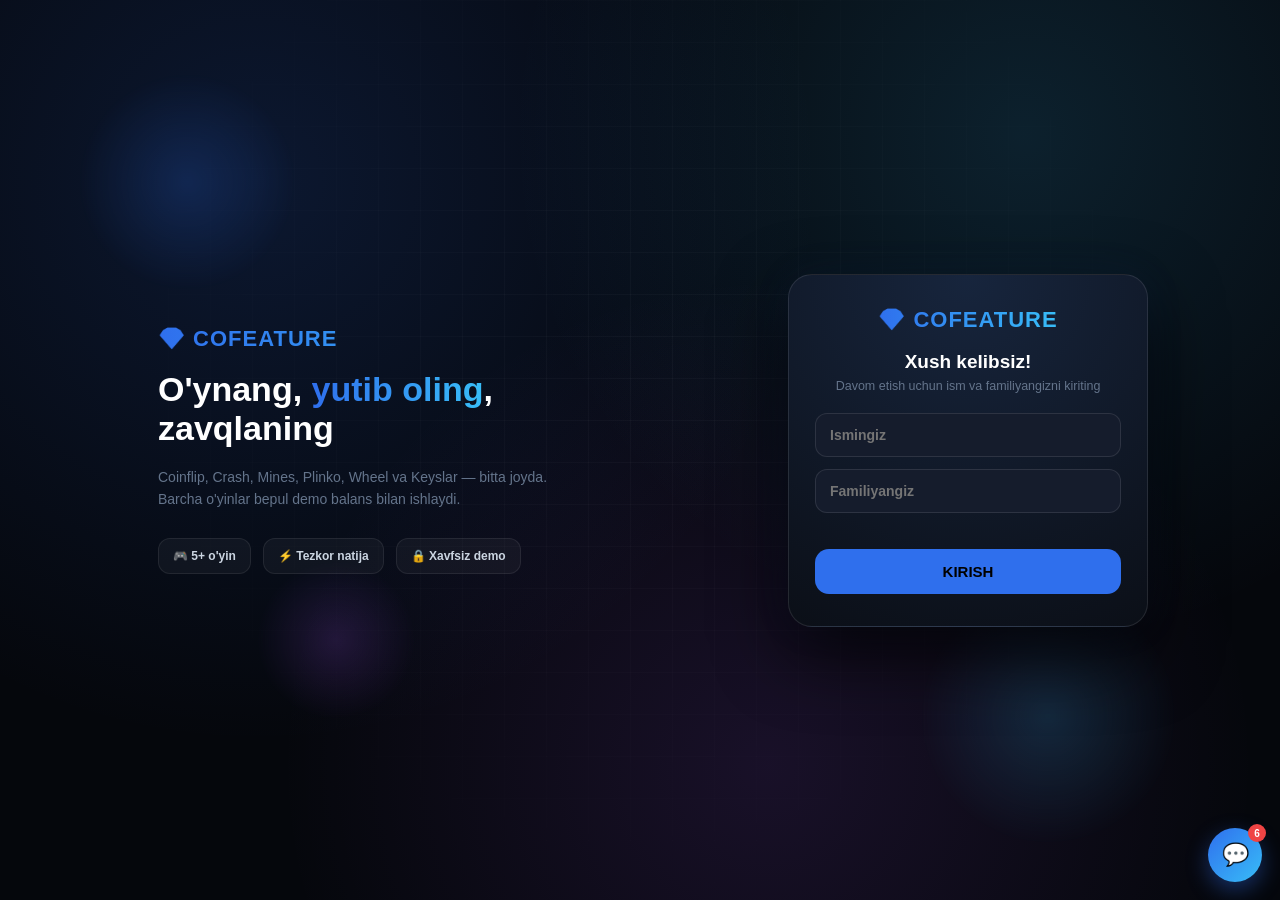
==== cases.html @ 9e16fee0 "vip" ====
<!DOCTYPE html>
<html lang="uz">
<head>
<meta charset="UTF-8">
<meta name="viewport" content="width=device-width, initial-scale=1.0">
<title>COFEATURE - Keyslar</title>
<link rel="stylesheet" href="styles.css">
<script src="balance.js" defer></script>
<script src="vip.js" defer></script>
<script src="referral.js" defer></script>
<script src="gifts.js" defer></script>
<script src="extras.js" defer></script>
<script src="shell.js" defer></script>
<script src="daily.js" defer></script>
<script src="social.js" defer></script>
</head>
<body>

  <div class="topbar">
    <div class="topbar-left">
      <a class="back-btn" href="index.html">⬅ Lobbi</a>
      <div class="brand">🎁 KEYSLAR</div>
    </div>
    <div class="balance-pill">💎 <span class="js-balance">0</span></div>
  </div>

  <div class="game-page-wrap">
    <div class="app-container">

      <div class="game-heading">🎁 SOVG'A KEYSLARI</div>
      <div class="game-subtitle">Keyni tanlang va oching — ichidan tasodifiy darajadagi sovg'a (gift) chiqadi va inventaringizga tushadi. Uni istalgan vaqtda sotishingiz yoki Apgreyderda tavakkal qilishingiz mumkin.</div>

      <div class="cases-grid" id="casesGrid"></div>

      <div class="reel-wrap" id="reelWrap" style="display:none;">
        <div class="reel-pointer"></div>
        <div class="reel-track" id="reelTrack"></div>
      </div>

      <div class="win-reveal" id="winReveal">
        <div class="gift-icon-wrap" id="winIconWrap"></div>
        <div class="gift-drop-shadow" id="winShadow"></div>
        <div style="font-weight:800; font-size:15px;" id="winName"></div>
        <div style="font-size:12px; color:var(--text-muted); text-transform:uppercase; letter-spacing:1px;" id="winRarity"></div>
        <div style="font-weight:900; font-size:18px; color:var(--accent-amber);" id="winValue"></div>
        <div style="display:flex; gap:8px; width:100%; margin-top:6px;">
          <a href="inventory.html" class="primary-btn" style="background:rgba(255,255,255,0.08); color:#fff; flex:1; text-align:center; text-decoration:none;">🎒 Inventarga</a>
          <button class="primary-btn blue" style="flex:1;" id="sellNowBtn" onclick="sellLastWin()">💰 Darhol sotish</button>
        </div>
      </div>

      <div class="free24-code-row" id="free24CodeRow" style="display:none;">
        <input class="bet-input" id="free24CodeInput" placeholder="Promo kodni kiriting" maxlength="20">
      </div>
      <div class="free24-timer" id="free24Timer" style="display:none;"></div>

      <button class="primary-btn" id="openBtn" onclick="openCase()">KEYNI OCHISH</button>

      <div class="history-bar" id="history" style="margin-top:16px;"></div>
    </div>
  </div>

  <div class="toast" id="toast"></div>

  <script>
    // Eslatma: SKZ_GIFTS ro'yxati gifts.js faylida e'lon qilingan (defer bilan
    // yuklanadi). Uni bu yerda darhol o'qimaymiz — faqat funksiyalar ichida
    // (masalan, skzWeightedGiftPick() orqali) ishlatamiz, aks holda sahifa
    // hali to'liq yuklanmasdan xatolik chiqib, KEYNI OCHISH tugmasi ishlamay
    // qoladi.

    const SKZ_FREE24_KEY = 'skinoz_free24_last_v1';
    const SKZ_FREE24_CODE = 'tekin24';
    const SKZ_FREE24_COOLDOWN = 24 * 60 * 60 * 1000;

    const CASES = [
      { id: 'bronze',  name: "Bronza Key",  price: 100,  class: 'rarity-common',    img: 'img/case-bronze.png' },
      { id: 'silver',  name: "Kumush Key",  price: 500,  class: 'rarity-rare',      img: 'img/case-silver.png' },
      { id: 'gold',    name: "Oltin Key",   price: 1500, class: 'rarity-epic',      img: 'img/case-gold.png' },
      { id: 'diamond', name: "Olmos Key",   price: 5000, class: 'rarity-legendary', img: 'img/case-diamond.png' },
      { id: 'free24',  name: "Free24 Key",  price: 0,    class: 'rarity-rare', img: 'img/case-free24.png', free: true },
    ];

    let selectedCase = CASES[0];
    let opening = false;
    let lastWonItemId = null;
    let free24IntervalId = null;

    function showToast(msg, type) {
      const t = document.getElementById('toast');
      t.innerText = msg;
      t.className = 'toast show ' + (type || '');
      if (window.skzOnToast) window.skzOnToast(type);
      setTimeout(() => t.classList.remove('show'), 2000);
    }

    function buildCasesGrid() {
      const grid = document.getElementById('casesGrid');
      grid.innerHTML = CASES.map(c => `
        <div class="case-card ${c.id === selectedCase.id ? 'active' : ''}" data-id="${c.id}" onclick="selectCase('${c.id}')">
          ${c.free ? '<div class="badge badge-free" style="position:absolute; top:8px; right:8px;">24H</div>' : ''}
          <div class="case-box ${c.class}"><img src="${c.img || skzGiftSrc('Case.webp')}" alt="${c.name}" style="width:56px; height:56px; object-fit:contain;"></div>
          <div class="case-name">${c.name}</div>
          <div class="case-price">${c.free ? '🎁 BEPUL' : '💎 ' + skzFmt(c.price)}</div>
        </div>
      `).join('');
    }

    function selectCase(id) {
      if (opening) return;
      selectedCase = CASES.find(c => c.id === id);
      buildCasesGrid();
      document.getElementById('winReveal').classList.remove('show');
      refreshFree24UI();
    }

    function skzFmtTime(ms) {
      const total = Math.max(0, Math.ceil(ms / 1000));
      const h = Math.floor(total / 3600);
      const m = Math.floor((total % 3600) / 60);
      const s = total % 60;
      return [h, m, s].map(n => String(n).padStart(2, '0')).join(':');
    }

    function free24RemainingMs() {
      const last = parseInt(localStorage.getItem(SKZ_FREE24_KEY), 10) || 0;
      return SKZ_FREE24_COOLDOWN - (Date.now() - last);
    }

    function refreshFree24UI() {
      const codeRow = document.getElementById('free24CodeRow');
      const timer = document.getElementById('free24Timer');
      const openBtn = document.getElementById('openBtn');

      if (free24IntervalId) { clearInterval(free24IntervalId); free24IntervalId = null; }

      if (!selectedCase.free) {
        codeRow.style.display = 'none';
        timer.style.display = 'none';
        openBtn.disabled = opening;
        return;
      }

      codeRow.style.display = 'flex';
      timer.style.display = 'block';

      const tick = () => {
        const remaining = free24RemainingMs();
        if (remaining <= 0) {
          timer.className = 'free24-timer ready';
          timer.innerText = "✅ Bepul key tayyor! Promo kodni kiriting va oching.";
          openBtn.disabled = opening;
          if (free24IntervalId) { clearInterval(free24IntervalId); free24IntervalId = null; }
        } else {
          timer.className = 'free24-timer';
          timer.innerText = `⏳ Keyingi bepul key: ${skzFmtTime(remaining)}`;
          openBtn.disabled = true;
        }
      };
      tick();
      free24IntervalId = setInterval(tick, 1000);
    }

    function weightedPick() {
      return skzWeightedGiftPick();
    }

    function buildReelStrip(finalGift) {
      const track = document.getElementById('reelTrack');
      track.innerHTML = '';
      track.style.transition = 'none';
      track.style.transform = 'translateX(0px)';

      const stripLen = 34;
      const items = [];
      for (let i = 0; i < stripLen - 1; i++) items.push(weightedPick());
      const landingIndex = stripLen - 4; // land a few items before the end for a nice run-up
      items.splice(landingIndex, 0, finalGift);

      items.forEach(g => {
        const card = document.createElement('div');
        card.className = 'gift-card';
        const val = selectedCase.free ? skzGiftBaseValue(g) : Math.floor(selectedCase.price * g.mult);
        card.innerHTML = `
          <div class="gift-icon-wrap rarity-${g.rarity}">${skzGiftImg(g.file, g.name)}</div>
          <div class="gift-name">${g.name}</div>
          <div class="gift-value">💎 ${skzFmt(val)}</div>
        `;
        track.appendChild(card);
      });

      return landingIndex;
    }

    function openCase() {
      if (opening) return;
      const price = selectedCase.price;

      if (selectedCase.free) {
        if (free24RemainingMs() > 0) {
          showToast("⏳ Bepul key hali tayyor emas!", 'lose');
          return;
        }
        const codeInput = document.getElementById('free24CodeInput');
        const code = (codeInput.value || '').trim().toLowerCase();
        if (code !== SKZ_FREE24_CODE) {
          showToast("❌ Noto'g'ri promo kod!", 'lose');
          return;
        }
      } else if (skzGetBalance() < price) {
        showToast("Balansingizda mablag' yetarli emas!", 'lose');
        return;
      }

      opening = true;
      document.getElementById('openBtn').disabled = true;
      document.getElementById('winReveal').classList.remove('show');
      if (window.skzSound) skzSound.open();
      if (typeof skzStatsRecordCaseOpen === 'function') skzStatsRecordCaseOpen();
      if (!selectedCase.free) skzAddBalance(-price);
      const finalGift = weightedPick();
      const reelWrap = document.getElementById('reelWrap');
      reelWrap.style.display = 'block';
      const landingIndex = buildReelStrip(finalGift);

      const cardWidth = 96 + 12; // gift-card width + gap
      const wrapWidth = reelWrap.clientWidth;
      const targetOffset = landingIndex * cardWidth + cardWidth / 2 - wrapWidth / 2;

      requestAnimationFrame(() => {
        const track = document.getElementById('reelTrack');
        track.style.transition = 'transform 4.2s cubic-bezier(0.12, 0.85, 0.15, 1)';
        track.style.transform = `translateX(-${targetOffset}px)`;
      });

      setTimeout(() => {
        const winAmount = selectedCase.free ? skzGiftBaseValue(finalGift) : Math.floor(price * finalGift.mult);
        const invItem = skzAddInventoryItem({
          name: finalGift.name,
          rarity: finalGift.rarity,
          file: finalGift.file,
          value: winAmount
        });
        lastWonItemId = invItem.id;

        if (selectedCase.free) {
          localStorage.setItem(SKZ_FREE24_KEY, Date.now());
          const codeInput = document.getElementById('free24CodeInput');
          if (codeInput) codeInput.value = '';
        }

        document.getElementById('winIconWrap').className = 'gift-icon-wrap rarity-' + finalGift.rarity;
        document.getElementById('winIconWrap').innerHTML = skzGiftImg(finalGift.file, finalGift.name, 'gift-drop-anim');
        const shadowEl = document.getElementById('winShadow');
        shadowEl.style.animation = 'none';
        void shadowEl.offsetWidth; // reflow so the animation replays every open
        shadowEl.style.animation = '';
        document.getElementById('winName').innerText = finalGift.name;
        document.getElementById('winRarity').innerText = SKZ_RARITY_LABEL[finalGift.rarity];
        document.getElementById('winValue').innerText = `${skzFmt(winAmount)} 💎`;
        document.getElementById('winReveal').classList.add('show');

        const isProfit = selectedCase.free ? true : winAmount >= price;
        showToast(isProfit ? `🎉 ${finalGift.name} inventarga qo'shildi!` : `${finalGift.name} inventarga qo'shildi`, isProfit ? 'win' : 'lose');

        const hist = document.getElementById('history');
        const div = document.createElement('div');
        div.className = 'history-item';
        div.style.color = isProfit ? '#2f6fed' : '#ef4444';
        div.innerText = finalGift.name.split(' ')[0];
        hist.prepend(div);
        if (hist.children.length > 10) hist.removeChild(hist.lastChild);

        opening = false;
        document.getElementById('openBtn').disabled = false;
      }, 4300);
    }

    function sellLastWin() {
      if (!lastWonItemId) return;
      const amount = skzSellItem(lastWonItemId);
      if (amount > 0) {
        showToast(`💰 Sotildi! +${skzFmt(amount)} 💎`, 'win');
        document.getElementById('winReveal').classList.remove('show');
        lastWonItemId = null;
      }
    }

    window.onload = () => { buildCasesGrid(); refreshFree24UI(); };
  </script>
</body>
</html>
---- styles.css ----
:root {
  --bg-main: #0b0f17;
  --bg-sidebar: #0f1623;
  --bg-card: #151c2c;
  --accent: #2f6fed;
  --accent-blue: #38bdf8;
  --accent-purple: #a855f7;
  --accent-amber: #f59e0b;
  --accent-red: #ef4444;
  --text-main: #ffffff;
  --text-muted: #64748b;
}

html {
  scroll-behavior: smooth;
  scrollbar-width: thin;
  scrollbar-color: rgba(47, 111, 237, 0.4) transparent;
}
::-webkit-scrollbar { width: 8px; height: 8px; }
::-webkit-scrollbar-track { background: transparent; }
::-webkit-scrollbar-thumb {
  background: linear-gradient(180deg, rgba(47, 111, 237, 0.55), rgba(56, 189, 248, 0.45));
  border-radius: 8px;
}
::-webkit-scrollbar-thumb:hover { background: rgba(56, 189, 248, 0.75); }

* {
  box-sizing: border-box;
  margin: 0;
  padding: 0;
  user-select: none;
}

body {
  background-color: var(--bg-main);
  background-image: radial-gradient(circle at 15% 0%, rgba(47, 111, 237, 0.08), transparent 40%),
                     radial-gradient(circle at 85% 100%, rgba(56, 189, 248, 0.08), transparent 40%);
  background-attachment: fixed;
  font-family: 'SF Pro Display', -apple-system, BlinkMacSystemFont, 'Segoe UI', Roboto, sans-serif;
  color: var(--text-main);
  min-height: 100vh;
  animation: skzAuroraDrift 18s ease-in-out infinite alternate;
}
@keyframes skzAuroraDrift {
  0%   { background-position: 0% 0%, 100% 100%; }
  100% { background-position: 6% 4%, 94% 96%; }
}

a { text-decoration: none; color: inherit; }

/* ===== Umumiy yuqori panel (har bir o'yin sahifasida) ===== */
.topbar {
  display: flex;
  align-items: center;
  justify-content: space-between;
  padding: 16px 24px;
  border-bottom: 1px solid rgba(255,255,255,0.06);
  background: rgba(15, 22, 35, 0.6);
  backdrop-filter: blur(6px);
  position: sticky;
  top: 0;
  z-index: 50;
}

.topbar-left { display: flex; align-items: center; gap: 16px; }

.brand {
  font-size: 20px;
  font-weight: 800;
  background: linear-gradient(to right, #2f6fed, #38bdf8);
  -webkit-background-clip: text;
  -webkit-text-fill-color: transparent;
  letter-spacing: 1px;
  display: flex;
  align-items: center;
  gap: 8px;
}

.back-btn {
  display: inline-flex;
  align-items: center;
  gap: 8px;
  background: var(--bg-card);
  border: 1px solid rgba(255,255,255,0.1);
  color: #fff;
  padding: 9px 16px;
  border-radius: 10px;
  font-weight: 600;
  font-size: 13px;
  cursor: pointer;
  transition: background 0.2s cubic-bezier(0.4, 0, 0.2, 1);
}
.back-btn:hover { background: rgba(255,255,255,0.1); }

.reset-btn {
  background: none;
  border: 1px solid rgba(255,255,255,0.1);
  color: var(--text-muted);
  font-size: 11px;
  padding: 6px 10px;
  border-radius: 8px;
  cursor: pointer;
}
.reset-btn:hover { color: #fff; border-color: rgba(255,255,255,0.3); }

/* ===== Lobby grid (index.html) ===== */
.main-content {
  padding: 30px 40px;
  max-width: 1200px;
  margin: 0 auto;
}

.section-title {
  font-size: 24px;
  font-weight: 800;
  margin-bottom: 20px;
  display: flex;
  align-items: center;
  justify-content: space-between;
  flex-wrap: wrap;
  gap: 8px;
}

.games-grid {
  display: grid;
  grid-template-columns: repeat(auto-fill, minmax(220px, 1fr));
  gap: 20px;
}

.game-card {
  background: var(--bg-card);
  border: 1px solid rgba(255,255,255,0.06);
  border-radius: 18px;
  overflow: hidden;
  cursor: pointer;
  transition: transform 0.25s cubic-bezier(0.4, 0, 0.2, 1), box-shadow 0.25s cubic-bezier(0.4, 0, 0.2, 1), border-color 0.25s cubic-bezier(0.4, 0, 0.2, 1);
  position: relative;
  display: flex;
  flex-direction: column;
  animation: skzFadeUp 0.45s cubic-bezier(0.19, 1, 0.22, 1) both;
}
.games-grid .game-card:nth-child(1) { animation-delay: 0.02s; }
.games-grid .game-card:nth-child(2) { animation-delay: 0.07s; }
.games-grid .game-card:nth-child(3) { animation-delay: 0.12s; }
.games-grid .game-card:nth-child(4) { animation-delay: 0.17s; }
.games-grid .game-card:nth-child(5) { animation-delay: 0.22s; }

.balance-pill {
  display: flex;
  align-items: center;
  gap: 8px;
  background: rgba(255,255,255,0.04);
  border: 1px solid rgba(255,255,255,0.08);
  padding: 8px 16px;
  border-radius: 12px;
  font-weight: 700;
  font-size: 14px;
  color: var(--accent-amber);
  animation: skzGlowPulse 3.2s ease-in-out infinite;
}
@keyframes skzGlowPulse {
  0%, 100% { box-shadow: 0 0 0 rgba(47, 111, 237, 0); }
  50%      { box-shadow: 0 0 14px rgba(47, 111, 237, 0.25); }
}

.game-card:hover {
  transform: translateY(-6px);
  border-color: rgba(255, 255, 255, 0.2);
  box-shadow: 0 15px 30px rgba(0,0,0,0.5);
}

.game-banner {
  height: 140px;
  background-size: cover;
  background-position: center;
  position: relative;
  display: flex;
  align-items: center;
  justify-content: center;
  font-size: 50px;
}

.bg-wheel { background: radial-gradient(circle, #2f6fed, #0d2a63); }
.bg-crash { background: radial-gradient(circle, #f59e0b, #78350f); }
.bg-mines { background: radial-gradient(circle, #38bdf8, #1e3a8a); }
.bg-plinko { background: radial-gradient(circle, #a855f7, #4c1d95); }
.bg-coinflip { background: radial-gradient(circle, #ef4444, #7f1d1d); }
.bg-cases { background: radial-gradient(circle, #f59e0b, #78350f); }

.badge {
  position: absolute;
  top: 12px;
  right: 12px;
  padding: 4px 8px;
  border-radius: 6px;
  font-size: 10px;
  font-weight: 800;
  text-transform: uppercase;
}

.badge-live { background: #ef4444; color: #fff; box-shadow: 0 0 10px #ef4444; }
.badge-hot { background: var(--accent-amber); color: #000; }
.badge-new { background: var(--accent-purple); color: #fff; }
.badge-free { background: var(--accent-blue); color: #fff; }

.free24-code-row {
  display: flex;
  gap: 8px;
  width: 100%;
  margin-bottom: 12px;
}
.free24-code-row input {
  text-transform: uppercase;
  letter-spacing: 1px;
}
.free24-timer {
  width: 100%;
  text-align: center;
  font-size: 12.5px;
  font-weight: 700;
  color: var(--text-muted);
  background: rgba(255,255,255,0.04);
  border: 1px solid rgba(255,255,255,0.08);
  border-radius: 12px;
  padding: 10px;
  margin-bottom: 12px;
}
.free24-timer.ready { color: var(--accent-blue); border-color: rgba(56,189,248,0.35); }

.game-info {
  padding: 16px;
  display: flex;
  flex-direction: column;
  gap: 6px;
}

.game-title { font-size: 16px; font-weight: 700; }

.game-stats {
  font-size: 12px;
  color: var(--text-muted);
  display: flex;
  justify-content: space-between;
  align-items: center;
}

.play-btn {
  margin-top: 10px;
  background: rgba(255,255,255,0.05);
  border: 1px solid rgba(255,255,255,0.1);
  color: #fff;
  padding: 8px;
  border-radius: 10px;
  font-weight: 600;
  font-size: 13px;
  text-align: center;
  transition: background 0.2s cubic-bezier(0.4, 0, 0.2, 1);
}

.game-card:hover .play-btn {
  background: var(--accent);
  color: #000;
  border-color: var(--accent);
}

/* ===== O'yin sahifalari uchun umumiy konteyner ===== */
.game-page-wrap {
  display: flex;
  justify-content: center;
  padding: 30px 16px 60px;
}

.app-container {
  width: 100%;
  max-width: 460px;
  background: radial-gradient(circle at top, #14243b 0%, #0b0f17 100%);
  border: 1px solid rgba(255, 255, 255, 0.08);
  border-radius: 24px;
  padding: 22px;
  box-shadow: 0 20px 50px rgba(0, 0, 0, 0.7);
  display: flex;
  flex-direction: column;
  align-items: center;
  animation: skzFadeUp 0.45s cubic-bezier(0.19, 1, 0.22, 1) both;
}

@keyframes skzFadeUp {
  from { opacity: 0; transform: translateY(14px); }
  to   { opacity: 1; transform: translateY(0); }
}

.game-heading {
  font-size: 18px;
  font-weight: 800;
  margin-bottom: 4px;
  display: flex;
  align-items: center;
  gap: 8px;
}

.game-subtitle {
  font-size: 12px;
  color: var(--text-muted);
  margin-bottom: 18px;
  text-align: center;
}

.quick-bets {
  display: grid;
  grid-template-columns: repeat(4, 1fr);
  gap: 8px;
  width: 100%;
  margin-bottom: 15px;
}

.quick-btn {
  background: var(--bg-card);
  border: 1px solid rgba(255,255,255,0.08);
  color: #cbd5e1;
  padding: 9px;
  border-radius: 10px;
  font-size: 12px;
  font-weight: 600;
  cursor: pointer;
  transition: all 0.2s cubic-bezier(0.4, 0, 0.2, 1);
}

.quick-btn:active, .quick-btn.active {
  background: var(--accent-blue);
  color: #fff;
  border-color: var(--accent-blue);
}

.bet-input-row {
  display: flex;
  gap: 8px;
  width: 100%;
  margin-bottom: 15px;
}

.bet-input {
  flex: 1;
  background: var(--bg-card);
  border: 1px solid rgba(255,255,255,0.1);
  color: #fff;
  padding: 12px 14px;
  border-radius: 12px;
  font-size: 15px;
  font-weight: 700;
}
.bet-input:focus { outline: none; border-color: var(--accent); }

.primary-btn {
  width: 100%;
  background: var(--accent);
  border: none;
  color: #000;
  padding: 14px;
  border-radius: 14px;
  font-weight: 800;
  font-size: 15px;
  cursor: pointer;
  transition: filter 0.15s cubic-bezier(0.4, 0, 0.2, 1), transform 0.1s cubic-bezier(0.4, 0, 0.2, 1);
}
.primary-btn:hover { filter: brightness(1.08); }
.primary-btn:active { transform: scale(0.98); }
.primary-btn:disabled { opacity: 0.4; cursor: not-allowed; }

.primary-btn.danger { background: var(--accent-red); color: #fff; }
.primary-btn.blue { background: var(--accent-blue); color: #fff; }

.history-bar {
  display: flex;
  gap: 6px;
  width: 100%;
  overflow-x: auto;
  padding-bottom: 4px;
  margin-bottom: 15px;
  scrollbar-width: none;
}
.history-bar::-webkit-scrollbar { display: none; }

.history-item {
  padding: 4px 10px;
  border-radius: 8px;
  font-size: 11px;
  font-weight: 800;
  flex-shrink: 0;
  background: rgba(255,255,255,0.05);
}

.toast {
  position: fixed;
  bottom: 24px;
  left: 50%;
  transform: translateX(-50%) translateY(20px);
  background: var(--bg-card);
  border: 1px solid rgba(255,255,255,0.15);
  padding: 12px 20px;
  border-radius: 12px;
  font-weight: 700;
  font-size: 14px;
  opacity: 0;
  transition: opacity 0.25s cubic-bezier(0.4, 0, 0.2, 1), transform 0.25s cubic-bezier(0.4, 0, 0.2, 1);
  z-index: 100;
  pointer-events: none;
  text-align: center;
}
.toast.show { opacity: 1; transform: translateX(-50%) translateY(0); }
.toast.win { color: var(--accent); border-color: rgba(47, 111, 237, 0.4); }
.toast.lose { color: var(--accent-red); border-color: rgba(239,68,68,0.4); }

/* ===== Yutuq (achievement) bildirishnomasi ===== */
.skz-achv-toast {
  position: fixed;
  top: 18px;
  left: 50%;
  transform: translateX(-50%) translateY(-30px);
  display: flex;
  align-items: center;
  gap: 12px;
  background: linear-gradient(135deg, #1a2440, #0f1623);
  border: 1px solid rgba(245, 158, 11, 0.5);
  box-shadow: 0 12px 30px rgba(0,0,0,0.5), 0 0 20px rgba(245,158,11,0.25);
  padding: 12px 18px;
  border-radius: 14px;
  z-index: 10000;
  opacity: 0;
  transition: opacity 0.35s cubic-bezier(0.4,0,0.2,1), transform 0.35s cubic-bezier(0.4,0,0.2,1);
  pointer-events: none;
  max-width: 90vw;
}
.skz-achv-toast.show { opacity: 1; transform: translateX(-50%) translateY(0); }
.skz-achv-toast-icon { font-size: 30px; line-height: 1; }
.skz-achv-toast-label { font-size: 10px; text-transform: uppercase; letter-spacing: 1px; color: var(--accent-amber); font-weight: 800; }
.skz-achv-toast-title { font-size: 14px; font-weight: 800; color: #fff; }

/* ===== Sound toggle tugmasi ===== */
.js-sound-toggle {
  background: rgba(255,255,255,0.06);
  border: 1px solid rgba(255,255,255,0.1);
  border-radius: 10px;
  width: 38px;
  height: 38px;
  font-size: 16px;
  cursor: pointer;
  display: inline-flex;
  align-items: center;
  justify-content: center;
  transition: all 0.2s ease;
}
.js-sound-toggle:hover { background: rgba(255,255,255,0.12); }
.js-sound-toggle.active { border-color: rgba(47,111,237,0.5); }

/* ===== Reyting jadvali ===== */
.leaderboard-list { width: 100%; display: flex; flex-direction: column; gap: 8px; }
.leaderboard-row {
  display: flex;
  align-items: center;
  gap: 12px;
  background: var(--bg-card);
  border: 1px solid rgba(255,255,255,0.06);
  border-radius: 12px;
  padding: 10px 14px;
}
.leaderboard-row.top1 { border-color: rgba(245,158,11,0.55); box-shadow: 0 0 18px rgba(245,158,11,0.15); }
.leaderboard-row.top2 { border-color: rgba(203,213,225,0.4); }
.leaderboard-row.top3 { border-color: rgba(217,119,6,0.4); }
.leaderboard-row.is-user { border-color: rgba(47,111,237,0.6); background: rgba(47,111,237,0.08); }
.leaderboard-rank {
  width: 30px; height: 30px; border-radius: 8px;
  display: flex; align-items: center; justify-content: center;
  font-weight: 800; font-size: 13px; flex-shrink: 0;
  background: rgba(255,255,255,0.06); color: #cbd5e1;
}
.leaderboard-row.top1 .leaderboard-rank { background: linear-gradient(160deg,#f59e0b,#7c2d12); color: #fff; }
.leaderboard-row.top2 .leaderboard-rank { background: linear-gradient(160deg,#cbd5e1,#64748b); color: #0b0f17; }
.leaderboard-row.top3 .leaderboard-rank { background: linear-gradient(160deg,#d97706,#7c2d12); color: #fff; }
.leaderboard-info { flex: 1; min-width: 0; }
.leaderboard-name { font-weight: 700; font-size: 13.5px; overflow: hidden; text-overflow: ellipsis; white-space: nowrap; }
.leaderboard-drop { font-size: 11px; color: var(--text-muted); }
.leaderboard-score { font-weight: 800; font-size: 13.5px; color: var(--accent-amber); white-space: nowrap; }

/* ===== Profil statistikasi ===== */
.stats-grid {
  display: grid;
  grid-template-columns: repeat(2, 1fr);
  gap: 10px;
  width: 100%;
  margin-bottom: 20px;
}
.stat-card {
  background: var(--bg-card);
  border: 1px solid rgba(255,255,255,0.07);
  border-radius: 14px;
  padding: 14px;
  text-align: center;
}
.stat-card-icon { font-size: 20px; margin-bottom: 4px; }
.stat-card-value { font-size: 17px; font-weight: 800; color: #fff; }
.stat-card-label { font-size: 10.5px; color: var(--text-muted); margin-top: 2px; }

.profile-header {
  display: flex;
  align-items: center;
  gap: 14px;
  width: 100%;
  margin-bottom: 18px;
}
.profile-header-avatar {
  width: 60px; height: 60px; border-radius: 50%;
  background: linear-gradient(160deg, var(--accent), var(--accent-blue));
  display: flex; align-items: center; justify-content: center;
  font-weight: 800; font-size: 20px; color: #fff; overflow: hidden; flex-shrink: 0;
}
.profile-header-avatar img { width: 100%; height: 100%; object-fit: cover; }
.profile-header-name { font-weight: 800; font-size: 17px; }
.profile-header-sub { font-size: 12px; color: var(--text-muted); }

.achv-grid {
  display: grid;
  grid-template-columns: repeat(auto-fill, minmax(140px, 1fr));
  gap: 10px;
  width: 100%;
}
.achv-card {
  background: var(--bg-card);
  border: 1px solid rgba(255,255,255,0.07);
  border-radius: 14px;
  padding: 12px;
  text-align: center;
  opacity: 0.35;
  filter: grayscale(0.8);
  transition: all 0.25s ease;
}
.achv-card.unlocked {
  opacity: 1;
  filter: none;
  border-color: rgba(245,158,11,0.4);
  box-shadow: 0 0 16px rgba(245,158,11,0.12);
}
.achv-card-icon { font-size: 26px; margin-bottom: 6px; }
.achv-card-title { font-size: 12px; font-weight: 800; }
.achv-card-desc { font-size: 10px; color: var(--text-muted); margin-top: 3px; line-height: 1.3; }

/* ===== O'yinlarda sovg'a bilan tikish rejimi ===== */
.stake-mode-row {
  display: flex;
  gap: 8px;
  width: 100%;
  margin-bottom: 12px;
}
.stake-mode-btn {
  flex: 1;
  background: var(--bg-card);
  border: 1px solid rgba(255,255,255,0.08);
  color: #94a3b8;
  padding: 10px;
  border-radius: 12px;
  font-weight: 700;
  font-size: 13px;
  cursor: pointer;
  transition: all 0.15s cubic-bezier(0.4, 0, 0.2, 1);
}
.stake-mode-btn.active {
  background: rgba(168,85,247,0.15);
  border-color: var(--accent-purple);
  color: #fff;
}
.stake-gift-row {
  display: flex;
  gap: 8px;
  width: 100%;
  overflow-x: auto;
  padding-bottom: 6px;
  margin-bottom: 12px;
  scrollbar-width: none;
}
.stake-gift-row::-webkit-scrollbar { display: none; }
.stake-gift-item {
  flex-shrink: 0;
  width: 64px;
  background: var(--bg-card);
  border: 2px solid rgba(255,255,255,0.06);
  border-radius: 12px;
  padding: 6px;
  text-align: center;
  cursor: pointer;
  transition: border-color 0.15s cubic-bezier(0.4, 0, 0.2, 1), transform 0.1s cubic-bezier(0.4, 0, 0.2, 1);
}
.stake-gift-item:active { transform: scale(0.96); }
.stake-gift-item.active { border-color: var(--accent-purple); background: rgba(168,85,247,0.1); }
.stake-gift-item .gift-icon-wrap { width: 44px; height: 44px; border-radius: 8px; margin: 0 auto 4px; }
.stake-gift-item .val { font-size: 10px; color: #cbd5e1; font-weight: 700; }
.stake-gift-empty {
  font-size: 12px;
  color: var(--text-muted);
  padding: 10px 0;
}
.stake-gift-empty a { color: var(--accent); font-weight: 600; }

/* ============================================
   COFEATURE — Chap yon menyu (Sidebar)
   ============================================ */
.skz-burger {
  width: 40px;
  height: 40px;
  border-radius: 10px;
  background: var(--bg-card);
  border: 1px solid rgba(255,255,255,0.1);
  display: flex;
  flex-direction: column;
  align-items: center;
  justify-content: center;
  gap: 5px;
  cursor: pointer;
  flex-shrink: 0;
  transition: border-color 0.2s cubic-bezier(0.4, 0, 0.2, 1), background 0.2s cubic-bezier(0.4, 0, 0.2, 1);
}
.skz-burger:hover { border-color: rgba(47, 111, 237, 0.5); background: rgba(47, 111, 237, 0.08); }
.skz-burger span {
  display: block;
  width: 18px;
  height: 2px;
  background: #fff;
  border-radius: 2px;
  transition: transform 0.3s ease, opacity 0.3s ease;
}
.skz-burger.open span:nth-child(1) { transform: translateY(7px) rotate(45deg); }
.skz-burger.open span:nth-child(2) { opacity: 0; }
.skz-burger.open span:nth-child(3) { transform: translateY(-7px) rotate(-45deg); }

.skz-overlay {
  position: fixed;
  inset: 0;
  background: rgba(0,0,0,0.55);
  backdrop-filter: blur(2px);
  opacity: 0;
  pointer-events: none;
  transition: opacity 0.3s ease;
  z-index: 199;
}
.skz-overlay.open { opacity: 1; pointer-events: auto; }

.skz-sidebar {
  position: fixed;
  top: 0;
  left: 0;
  bottom: 0;
  width: 290px;
  max-width: 85vw;
  background: linear-gradient(180deg, #121a2b 0%, #0b0f17 100%);
  border-right: 1px solid rgba(255,255,255,0.08);
  box-shadow: 20px 0 60px rgba(0,0,0,0.5);
  z-index: 200;
  padding: 22px 18px;
  display: flex;
  flex-direction: column;
  transform: translateX(-105%);
  transition: transform 0.38s cubic-bezier(0.19, 1, 0.22, 1);
  overflow-y: auto;
}
.skz-sidebar.open { transform: translateX(0); }

@media (min-width: 900px) {
  body.skz-sidebar-open .topbar,
  body.skz-sidebar-open .main-content,
  body.skz-sidebar-open .game-page-wrap {
    margin-left: 290px;
    transition: margin-left 0.38s cubic-bezier(0.19, 1, 0.22, 1);
  }
  body.skz-sidebar-open .skz-overlay { display: none; }
}

.skz-sidebar-brand {
  font-size: 20px;
  font-weight: 900;
  letter-spacing: 1px;
  background: linear-gradient(to right, #2f6fed, #38bdf8);
  -webkit-background-clip: text;
  -webkit-text-fill-color: transparent;
  margin-bottom: 20px;
  animation: skzGlow 3.5s ease-in-out infinite;
}
.skz-sidebar-brand span { color: var(--accent-amber); -webkit-text-fill-color: initial; }

@keyframes skzGlow {
  0%, 100% { filter: drop-shadow(0 0 0px rgba(47, 111, 237, 0)); }
  50% { filter: drop-shadow(0 0 10px rgba(47, 111, 237, 0.45)); }
}

.skz-user-card {
  display: flex;
  align-items: center;
  gap: 12px;
  background: rgba(255,255,255,0.04);
  border: 1px solid rgba(255,255,255,0.08);
  border-radius: 16px;
  padding: 12px;
  margin-bottom: 22px;
}
.skz-avatar {
  width: 44px;
  height: 44px;
  border-radius: 50%;
  background: linear-gradient(135deg, #2f6fed, #38bdf8);
  display: flex;
  align-items: center;
  justify-content: center;
  font-weight: 800;
  font-size: 15px;
  color: #fff;
  flex-shrink: 0;
  box-shadow: 0 0 14px rgba(47, 111, 237, 0.4);
}
.skz-user-info { min-width: 0; }
.skz-user-name {
  font-size: 13px;
  font-weight: 700;
  white-space: nowrap;
  overflow: hidden;
  text-overflow: ellipsis;
}
.skz-user-balance {
  font-size: 13px;
  font-weight: 800;
  color: var(--accent-amber);
  margin-top: 2px;
}
.skz-user-vip {
  display: inline-block;
  font-size: 10px;
  font-weight: 800;
  color: #cfe0ff;
  background: rgba(47,111,237,0.18);
  border: 1px solid rgba(47,111,237,0.4);
  padding: 1px 7px;
  border-radius: 6px;
  margin-top: 3px;
  letter-spacing: 0.3px;
}

/* ===== Daraja oshganda chiqadigan bildirishnoma ===== */
.skz-levelup-toast {
  position: fixed;
  top: 20px;
  left: 50%;
  transform: translateX(-50%) translateY(-30px);
  background: linear-gradient(135deg, #2f6fed, #38bdf8);
  color: #fff;
  padding: 14px 24px;
  border-radius: 14px;
  font-weight: 700;
  font-size: 14px;
  box-shadow: 0 10px 30px rgba(47,111,237,0.5);
  opacity: 0;
  z-index: 999;
  transition: opacity 0.35s cubic-bezier(0.4, 0, 0.2, 1), transform 0.35s cubic-bezier(0.4, 0, 0.2, 1);
}
.skz-levelup-toast.show { opacity: 1; transform: translateX(-50%) translateY(0); }
.skz-levelup-toast b { color: #fff; }

/* ===== Profil sahifasi: VIP progress ===== */
.vip-card {
  width: 100%;
  background: var(--bg-card);
  border: 1px solid rgba(47,111,237,0.25);
  border-radius: 16px;
  padding: 16px;
  margin-bottom: 16px;
}
.vip-card-top {
  display: flex;
  justify-content: space-between;
  align-items: center;
  margin-bottom: 10px;
}
.vip-card-title { font-weight: 800; font-size: 14px; }
.vip-bar-track {
  width: 100%;
  height: 10px;
  background: rgba(255,255,255,0.06);
  border-radius: 6px;
  overflow: hidden;
}
.vip-bar-fill {
  height: 100%;
  background: linear-gradient(90deg, #2f6fed, #38bdf8);
  border-radius: 6px;
  width: 0%;
  transition: width 0.5s cubic-bezier(0.4, 0, 0.2, 1);
}
.vip-progress-text { font-size: 11px; color: var(--text-muted); margin-top: 6px; text-align: right; }
.vip-perk-note { font-size: 11.5px; color: #cfe0ff; margin-top: 10px; }

/* ===== Profil sahifasi: Referal bo'limi ===== */
.ref-card {
  width: 100%;
  background: var(--bg-card);
  border: 1px solid rgba(255,255,255,0.08);
  border-radius: 16px;
  padding: 16px;
  margin-bottom: 16px;
}
.ref-code-row {
  display: flex;
  gap: 8px;
  align-items: center;
  margin: 10px 0 14px;
}
.ref-code-box {
  flex: 1;
  background: rgba(255,255,255,0.05);
  border: 1px dashed rgba(255,255,255,0.2);
  border-radius: 10px;
  padding: 10px 14px;
  font-weight: 800;
  letter-spacing: 1px;
  font-size: 15px;
  text-align: center;
}
.ref-copy-btn {
  background: var(--accent);
  border: none;
  color: #fff;
  padding: 10px 14px;
  border-radius: 10px;
  font-weight: 700;
  font-size: 12.5px;
  cursor: pointer;
  white-space: nowrap;
}
.ref-redeem-row { display: flex; gap: 8px; }
.ref-redeem-row input {
  flex: 1;
  background: var(--bg-main);
  border: 1px solid rgba(255,255,255,0.1);
  color: #fff;
  padding: 10px 12px;
  border-radius: 10px;
  font-size: 13px;
}
.ref-redeem-row button {
  background: var(--accent-blue);
  border: none;
  color: #fff;
  padding: 10px 16px;
  border-radius: 10px;
  font-weight: 700;
  font-size: 12.5px;
  cursor: pointer;
  white-space: nowrap;
}
.ref-redeem-row button:disabled { opacity: 0.4; cursor: not-allowed; }
.ref-status {
  margin-top: 10px;
  font-size: 12px;
  color: var(--text-muted);
}
.ref-status.done { color: var(--accent); font-weight: 700; }

.skz-nav-label {
  font-size: 11px;
  font-weight: 800;
  letter-spacing: 1px;
  color: var(--text-muted);
  margin: 6px 0 10px 4px;
}

.skz-nav {
  display: flex;
  flex-direction: column;
  gap: 4px;
  margin-bottom: 10px;
}
.skz-nav-item {
  display: flex;
  align-items: center;
  gap: 12px;
  padding: 11px 12px;
  border-radius: 12px;
  font-size: 14px;
  font-weight: 600;
  color: #cbd5e1;
  transition: background 0.2s cubic-bezier(0.4, 0, 0.2, 1), color 0.2s cubic-bezier(0.4, 0, 0.2, 1), transform 0.15s cubic-bezier(0.4, 0, 0.2, 1);
  position: relative;
}
.skz-nav-icon { font-size: 17px; width: 22px; text-align: center; }
.skz-nav-badge {
  margin-left: auto;
  background: var(--accent-purple);
  color: #fff;
  font-size: 10.5px;
  font-weight: 800;
  padding: 2px 7px;
  border-radius: 20px;
  display: none;
  align-items: center;
  justify-content: center;
  min-width: 18px;
}
.skz-nav-item:hover { background: rgba(255,255,255,0.06); transform: translateX(3px); }
.skz-nav-item.active {
  background: linear-gradient(90deg, rgba(47, 111, 237, 0.18), rgba(47, 111, 237, 0.03));
  color: #fff;
  box-shadow: inset 3px 0 0 var(--accent);
}

.skz-settings-block {
  display: flex;
  flex-direction: column;
  gap: 10px;
  margin-top: 4px;
}
.skz-settings-row {
  display: flex;
  align-items: center;
  justify-content: space-between;
  font-size: 13px;
  color: #cbd5e1;
  padding: 0 4px;
}
.skz-lang-group { display: flex; gap: 6px; }
.skz-lang-btn {
  background: rgba(255,255,255,0.05);
  border: 1px solid rgba(255,255,255,0.1);
  color: #94a3b8;
  font-size: 11px;
  font-weight: 800;
  padding: 6px 9px;
  border-radius: 8px;
  cursor: pointer;
  transition: all 0.2s cubic-bezier(0.4, 0, 0.2, 1);
}
.skz-lang-btn.active { background: var(--accent-blue); color: #fff; border-color: var(--accent-blue); }
.skz-lang-btn:hover:not(.active) { border-color: rgba(255,255,255,0.3); }

.skz-settings-btn {
  width: 100%;
  background: rgba(255,255,255,0.05);
  border: 1px solid rgba(255,255,255,0.08);
  color: #e2e8f0;
  padding: 11px;
  border-radius: 12px;
  font-size: 13px;
  font-weight: 700;
  cursor: pointer;
  text-align: left;
  transition: background 0.2s cubic-bezier(0.4, 0, 0.2, 1), border-color 0.2s cubic-bezier(0.4, 0, 0.2, 1);
}
.skz-settings-btn:hover { background: rgba(255,255,255,0.1); }
.skz-logout-btn { color: var(--accent-red); border-color: rgba(239,68,68,0.25); }
.skz-logout-btn:hover { background: rgba(239,68,68,0.12); border-color: rgba(239,68,68,0.5); }

.skz-avatar img { width: 100%; height: 100%; border-radius: 50%; object-fit: cover; }

/* ============================================
   COFEATURE — Profil sozlamalari oynasi (modal)
   ============================================ */
.skz-modal-overlay {
  position: fixed;
  inset: 0;
  background: rgba(5, 8, 14, 0.72);
  backdrop-filter: blur(4px);
  display: flex;
  align-items: center;
  justify-content: center;
  z-index: 300;
  padding: 16px;
  animation: skzFadeIn 0.18s ease-out;
}
@keyframes skzFadeIn { from { opacity: 0; } to { opacity: 1; } }
.skz-modal {
  background: var(--bg-sidebar);
  border: 1px solid rgba(255,255,255,0.08);
  border-radius: 20px;
  padding: 24px;
  width: 100%;
  max-width: 360px;
  box-shadow: 0 20px 60px rgba(0,0,0,0.5);
}
.skz-modal-title {
  font-size: 16px;
  font-weight: 800;
  margin-bottom: 18px;
  text-align: center;
}
.skz-modal-avatar-row {
  display: flex;
  align-items: center;
  gap: 14px;
  margin-bottom: 20px;
}
.skz-modal-avatar {
  width: 64px;
  height: 64px;
  border-radius: 50%;
  background: linear-gradient(135deg, #2f6fed, #38bdf8);
  display: flex;
  align-items: center;
  justify-content: center;
  font-weight: 800;
  font-size: 20px;
  color: #fff;
  flex-shrink: 0;
  overflow: hidden;
  box-shadow: 0 0 14px rgba(47, 111, 237, 0.4);
}
.skz-modal-avatar img { width: 100%; height: 100%; border-radius: 50%; object-fit: cover; }
.skz-modal-avatar-actions { display: flex; flex-direction: column; gap: 8px; }
.skz-modal-upload-btn {
  background: rgba(255,255,255,0.06);
  border: 1px solid rgba(255,255,255,0.12);
  color: #e2e8f0;
  padding: 8px 12px;
  border-radius: 10px;
  font-size: 12px;
  font-weight: 700;
  cursor: pointer;
  text-align: center;
  transition: background 0.2s cubic-bezier(0.4, 0, 0.2, 1);
}
.skz-modal-upload-btn:hover { background: rgba(255,255,255,0.12); }
.skz-modal-remove-btn {
  background: none;
  border: none;
  color: var(--accent-red);
  font-size: 11.5px;
  font-weight: 700;
  cursor: pointer;
  padding: 0;
  text-align: left;
}
.skz-modal-label {
  display: block;
  font-size: 11.5px;
  font-weight: 700;
  color: var(--text-muted);
  margin: 12px 0 6px 2px;
}
.skz-modal-actions {
  display: flex;
  gap: 10px;
  margin-top: 16px;
}
.skz-modal-actions .skz-settings-btn { text-align: center; }
.skz-modal-actions .primary-btn { flex: 1; }
.skz-modal-actions .skz-settings-btn { flex: 1; }

/* ============================================
   COFEATURE — Kunlik bonus / Streak / Vazifalar
   ============================================ */
.skz-daily-btn {
  position: relative;
  display: flex;
  align-items: center;
  gap: 8px;
  width: calc(100% - 24px);
  margin: 0 12px 14px;
  padding: 11px 14px;
  border-radius: 12px;
  border: 1px solid rgba(245, 158, 11, 0.35);
  background: linear-gradient(135deg, rgba(245, 158, 11, 0.16), rgba(168, 85, 247, 0.12));
  color: #fff;
  font-size: 13px;
  font-weight: 800;
  cursor: pointer;
  transition: filter 0.15s ease, transform 0.15s ease;
}
.skz-daily-btn:hover { filter: brightness(1.12); }
.skz-daily-btn:active { transform: scale(0.98); }
.skz-daily-badge {
  width: 9px;
  height: 9px;
  border-radius: 50%;
  background: var(--accent-red);
  box-shadow: 0 0 0 3px rgba(239, 68, 68, 0.25);
  margin-left: auto;
}

.skz-daily-modal { max-width: 460px; width: 100%; }
.skz-daily-streak-label {
  font-size: 12.5px;
  font-weight: 700;
  color: var(--accent-amber);
  margin: -6px 0 14px 2px;
}

.skz-streak-strip {
  display: grid;
  grid-template-columns: repeat(7, 1fr);
  gap: 6px;
  margin-bottom: 16px;
}
.skz-streak-day {
  border-radius: 10px;
  padding: 8px 3px;
  text-align: center;
  background: rgba(255,255,255,0.04);
  border: 1px solid rgba(255,255,255,0.07);
}
.skz-streak-day.claimed { opacity: 0.55; border-color: rgba(47,111,237,0.3); }
.skz-streak-day.current {
  border-color: var(--accent-amber);
  background: rgba(245,158,11,0.12);
  box-shadow: 0 0 0 1px rgba(245,158,11,0.25);
}
.skz-streak-day.bonus.current { border-color: #ffd76a; background: rgba(255, 215, 106, 0.16); }
.skz-streak-daynum { font-size: 9.5px; font-weight: 800; color: var(--text-muted); text-transform: uppercase; }
.skz-streak-icon { font-size: 15px; margin: 3px 0; }
.skz-streak-reward { font-size: 9.5px; font-weight: 800; color: var(--accent-amber); }

.skz-daily-countdown {
  text-align: center;
  font-size: 12px;
  color: var(--text-muted);
  font-weight: 700;
  margin-top: 8px;
}

.skz-quest-list { display: flex; flex-direction: column; gap: 8px; }
.skz-quest-row {
  display: flex;
  align-items: center;
  gap: 12px;
  padding: 10px 12px;
  border-radius: 10px;
  background: rgba(255,255,255,0.04);
  border: 1px solid rgba(255,255,255,0.06);
}
.skz-quest-row.done { opacity: 0.55; border-color: rgba(47,111,237,0.3); }
.skz-quest-icon { font-size: 20px; flex-shrink: 0; }
.skz-quest-body { flex: 1; min-width: 0; }
.skz-quest-title { font-size: 12.5px; font-weight: 700; color: #fff; margin-bottom: 5px; }
.skz-quest-progress-track {
  height: 6px;
  border-radius: 3px;
  background: rgba(255,255,255,0.08);
  overflow: hidden;
  margin-bottom: 4px;
}
.skz-quest-progress-fill {
  height: 100%;
  border-radius: 3px;
  background: linear-gradient(90deg, var(--accent), var(--accent-blue));
  transition: width 0.3s ease;
}
.skz-quest-progress-label { font-size: 10px; color: var(--text-muted); font-weight: 700; }
.skz-quest-reward { font-size: 12px; font-weight: 800; color: var(--accent-amber); flex-shrink: 0; }
.skz-quest-row.done .skz-quest-reward { color: var(--accent); font-size: 16px; }

/* ============================================
   COFEATURE — Kirish (Login) oynasi
   ============================================ */
.skz-gate {
  position: fixed;
  inset: 0;
  background: rgba(5,8,14,0.88);
  backdrop-filter: blur(8px);
  z-index: 500;
  display: flex;
  align-items: center;
  justify-content: center;
  padding: 20px;
  animation: skzFadeIn 0.35s ease;
}
.skz-gate.skz-gate-out { animation: skzFadeOut 0.35s ease forwards; }
@keyframes skzFadeIn { from { opacity: 0; } to { opacity: 1; } }
@keyframes skzFadeOut { from { opacity: 1; } to { opacity: 0; } }

body.skz-locked { overflow: hidden; }

.skz-gate-card {
  width: 100%;
  max-width: 360px;
  background: radial-gradient(circle at top, #17253d 0%, #0b0f17 100%);
  border: 1px solid rgba(255,255,255,0.1);
  border-radius: 24px;
  padding: 32px 26px;
  box-shadow: 0 25px 70px rgba(0,0,0,0.8), 0 0 40px rgba(47, 111, 237, 0.08);
  display: flex;
  flex-direction: column;
  align-items: center;
  text-align: center;
  animation: skzPopIn 0.4s cubic-bezier(0.19, 1, 0.22, 1);
}
@keyframes skzPopIn {
  from { opacity: 0; transform: scale(0.92) translateY(14px); }
  to { opacity: 1; transform: scale(1) translateY(0); }
}
.skz-gate-logo {
  font-size: 22px;
  font-weight: 900;
  letter-spacing: 1px;
  background: linear-gradient(to right, #2f6fed, #38bdf8);
  -webkit-background-clip: text;
  -webkit-text-fill-color: transparent;
  margin-bottom: 18px;
}
.skz-gate-logo span { color: var(--accent-amber); -webkit-text-fill-color: initial; }
.skz-gate-title { font-size: 19px; font-weight: 800; margin-bottom: 6px; }
.skz-gate-subtitle { font-size: 12.5px; color: var(--text-muted); margin-bottom: 20px; }
.skz-gate-input {
  width: 100%;
  background: var(--bg-card);
  border: 1px solid rgba(255,255,255,0.1);
  color: #fff;
  padding: 13px 14px;
  border-radius: 12px;
  font-size: 14px;
  font-weight: 600;
  margin-bottom: 12px;
  transition: border-color 0.2s cubic-bezier(0.4, 0, 0.2, 1);
}
.skz-gate-input:focus { outline: none; border-color: var(--accent); }
.skz-gate-error { color: var(--accent-red); font-size: 12px; font-weight: 600; min-height: 16px; margin-bottom: 8px; }

/* ============================================
   COFEATURE — Yangilangan kirish oynasi (split hero)
   ============================================ */
.skz-gate-hero {
  position: fixed;
  inset: 0;
  z-index: 0;
  background:
    radial-gradient(circle at 20% 20%, rgba(47, 111, 237, 0.16), transparent 45%),
    radial-gradient(circle at 80% 15%, rgba(56, 189, 248, 0.14), transparent 40%),
    radial-gradient(circle at 60% 85%, rgba(168,85,247,0.12), transparent 45%),
    #05070c;
}
.skz-gate-hero::before {
  content: "";
  position: absolute;
  inset: 0;
  background-image:
    linear-gradient(rgba(255,255,255,0.03) 1px, transparent 1px),
    linear-gradient(90deg, rgba(255,255,255,0.03) 1px, transparent 1px);
  background-size: 42px 42px;
  mask-image: radial-gradient(circle at 50% 40%, black 0%, transparent 70%);
}
.skz-gate-orb {
  position: absolute;
  border-radius: 50%;
  filter: blur(2px);
  opacity: 0.55;
  animation: skzFloat 9s ease-in-out infinite;
}
@keyframes skzFloat {
  0%, 100% { transform: translateY(0px); }
  50% { transform: translateY(-18px); }
}

.skz-gate {
  display: grid;
  grid-template-columns: 1fr;
  align-items: center;
  justify-items: center;
}
@media (min-width: 860px) {
  .skz-gate { grid-template-columns: 1.1fr 0.9fr; gap: 40px; padding: 40px 60px; }
  .skz-gate-side {
    display: flex;
    flex-direction: column;
    gap: 18px;
    max-width: 420px;
  }
  .skz-gate-side-title { font-size: 34px; font-weight: 900; line-height: 1.15; }
  .skz-gate-side-title span { background: linear-gradient(to right, #2f6fed, #38bdf8); -webkit-background-clip: text; -webkit-text-fill-color: transparent; }
  .skz-gate-side-sub { font-size: 14px; color: var(--text-muted); line-height: 1.6; }
  .skz-gate-feature-row { display: flex; gap: 12px; margin-top: 10px; flex-wrap: wrap; }
  .skz-gate-feature {
    background: rgba(255,255,255,0.04);
    border: 1px solid rgba(255,255,255,0.08);
    border-radius: 12px;
    padding: 10px 14px;
    font-size: 12px;
    font-weight: 700;
    color: #cbd5e1;
    display: flex;
    align-items: center;
    gap: 8px;
  }
}
.skz-gate-side { display: none; position: relative; z-index: 1; }
@media (min-width: 860px) { .skz-gate-side { display: flex; } }

.skz-gate-card { animation: skzPopIn 0.5s cubic-bezier(0.19, 1, 0.22, 1); position: relative; z-index: 1; }

/* ============================================
   COFEATURE — Cases (Keyslar)
   ============================================ */
.cases-grid {
  display: grid;
  grid-template-columns: repeat(2, 1fr);
  gap: 14px;
  width: 100%;
  margin-bottom: 18px;
}
.case-card {
  background: var(--bg-card);
  border: 1px solid rgba(255,255,255,0.08);
  border-radius: 16px;
  padding: 14px 10px 12px;
  display: flex;
  flex-direction: column;
  align-items: center;
  gap: 8px;
  cursor: pointer;
  transition: transform 0.15s cubic-bezier(0.4, 0, 0.2, 1), border-color 0.2s cubic-bezier(0.4, 0, 0.2, 1);
  position: relative;
}
.case-card:hover { transform: translateY(-4px); border-color: rgba(255,255,255,0.25); }
.case-card.active { border-color: var(--accent-purple); box-shadow: 0 0 0 1px var(--accent-purple), 0 0 24px rgba(168,85,247,0.25); }
.case-box {
  width: 64px;
  height: 64px;
  border-radius: 14px;
  display: flex;
  align-items: center;
  justify-content: center;
  position: relative;
}
.case-box svg { width: 40px; height: 40px; filter: drop-shadow(0 4px 10px rgba(0,0,0,0.5)); }
.case-box img { width: 46px; height: 46px; object-fit: contain; filter: drop-shadow(0 4px 10px rgba(0,0,0,0.5)); }
.case-name { font-size: 12.5px; font-weight: 800; text-align: center; }
.case-price { font-size: 12px; font-weight: 700; color: var(--accent-amber); }

.gift-card {
  width: 96px;
  flex-shrink: 0;
  background: var(--bg-card);
  border: 1px solid rgba(255,255,255,0.08);
  border-radius: 14px;
  padding: 10px 6px;
  display: flex;
  flex-direction: column;
  align-items: center;
  gap: 6px;
  transition: transform 0.2s cubic-bezier(0.4, 0, 0.2, 1);
}
.gift-card .gift-icon-wrap {
  width: 56px;
  height: 56px;
  border-radius: 12px;
  display: flex;
  align-items: center;
  justify-content: center;
}
.gift-card .gift-icon-wrap svg { width: 34px; height: 34px; }
.gift-card .gift-name { font-size: 10px; font-weight: 700; text-align: center; color: #cbd5e1; line-height: 1.25; }
.gift-card .gift-value { font-size: 10.5px; font-weight: 800; color: var(--accent-amber); }

.reel-wrap {
  width: 100%;
  height: 130px;
  overflow: hidden;
  position: relative;
  background: #0d131f;
  border-radius: 16px;
  border: 1px solid rgba(255,255,255,0.06);
  margin-bottom: 18px;
}
.reel-track {
  display: flex;
  align-items: center;
  gap: 12px;
  padding: 14px 0;
  will-change: transform;
}
.reel-pointer {
  position: absolute;
  top: 0; bottom: 0;
  left: 50%;
  width: 2px;
  background: linear-gradient(#ef4444, transparent 80%);
  transform: translateX(-50%);
  z-index: 5;
}
.reel-pointer::after {
  content: "";
  position: absolute;
  top: -1px; left: 50%;
  transform: translateX(-50%);
  width: 0; height: 0;
  border-left: 6px solid transparent;
  border-right: 6px solid transparent;
  border-top: 8px solid #ef4444;
}

.rarity-common { background: linear-gradient(160deg, #334155, #1e293b); }
.rarity-rare { background: linear-gradient(160deg, #38bdf8, #1e3a8a); }
.rarity-epic { background: linear-gradient(160deg, #a855f7, #4c1d95); }
.rarity-legendary { background: linear-gradient(160deg, #f59e0b, #7c2d12); }

/* ===== Sovg'a rasmlari (real gift images) ===== */
.gift-icon-wrap {
  position: relative;
  overflow: hidden;
}
.gift-img {
  width: 78%;
  height: 78%;
  object-fit: contain;
  filter: drop-shadow(0 6px 10px rgba(0,0,0,0.45));
  pointer-events: none;
}
.rarity-legendary .gift-img { filter: drop-shadow(0 0 10px rgba(245,158,11,0.7)) drop-shadow(0 6px 10px rgba(0,0,0,0.4)); }
.rarity-epic .gift-img { filter: drop-shadow(0 0 8px rgba(168,85,247,0.55)) drop-shadow(0 6px 10px rgba(0,0,0,0.4)); }

.win-reveal {
  width: 100%;
  background: var(--bg-card);
  border: 1px solid rgba(255,255,255,0.1);
  border-radius: 16px;
  padding: 18px;
  display: none;
  flex-direction: column;
  align-items: center;
  gap: 10px;
  margin-bottom: 16px;
  text-align: center;
  overflow: hidden;
}
.win-reveal.show { display: flex; animation: skzPopIn 0.35s ease; }
.win-reveal .gift-icon-wrap { width: 96px; height: 96px; border-radius: 18px; }

/* Sovg'a osmondan "tushib" tushadigan animatsiya */
@keyframes skzGiftDrop {
  0%   { transform: translateY(-160px) rotate(-18deg) scale(0.7); opacity: 0; }
  55%  { transform: translateY(10px) rotate(4deg) scale(1.05); opacity: 1; }
  75%  { transform: translateY(-8px) rotate(-2deg) scale(0.98); }
  90%  { transform: translateY(3px) rotate(1deg) scale(1.01); }
  100% { transform: translateY(0) rotate(0deg) scale(1); }
}
.gift-drop-anim {
  animation: skzGiftDrop 0.85s cubic-bezier(0.34, 1.56, 0.64, 1) both;
}
.gift-drop-shadow {
  width: 60%;
  height: 10px;
  margin: -4px auto 0;
  background: radial-gradient(ellipse at center, rgba(0,0,0,0.55), transparent 70%);
  border-radius: 50%;
  animation: skzShadowPulse 0.85s ease both;
}
@keyframes skzShadowPulse {
  0% { transform: scaleX(0.3); opacity: 0; }
  55% { transform: scaleX(0.4); opacity: 0.3; }
  100% { transform: scaleX(1); opacity: 0.6; }
}

/* ============================================
   COFEATURE — DIZAYN SAYQALI (polish layer)
   Silliqroq o'tishlar, hover/press mikroanimatsiya,
   kirish animatsiyalari va yorqinroq fokus holatlari.
   Fayl oxirida — shu sababli avvalgi qoidalarni
   yumshoq tarzda "ustidan" yangilaydi.
   ============================================ */

/* ---- Umumiy silliq o'tish vaqtlari ---- */
button, a, input, .skz-nav-item, .game-card, .case-card, .gift-card,
.inv-item, .stake-gift-item, .quick-btn, .skz-settings-btn, .skz-lang-btn {
  transition-timing-function: cubic-bezier(0.4, 0, 0.2, 1);
}

/* ---- Fokus holati (klaviatura bilan navigatsiya uchun ham chiroyli) ---- */
button:focus-visible, a:focus-visible, input:focus-visible {
  outline: 2px solid rgba(56, 189, 248, 0.55);
  outline-offset: 2px;
}

/* ---- Kartalarda porlash effekti (shine sweep) ---- */
.game-card, .case-card, .gift-card, .inv-item, .stake-gift-item, .app-container, .skz-gate-card {
  position: relative;
  overflow: hidden;
}
.game-card::after, .case-card::after, .gift-card::after, .inv-item::after, .stake-gift-item::after {
  content: "";
  position: absolute;
  top: 0; left: -60%;
  width: 40%; height: 100%;
  background: linear-gradient(115deg, transparent, rgba(255,255,255,0.14), transparent);
  transform: skewX(-18deg);
  transition: left 0.65s cubic-bezier(0.4, 0, 0.2, 1);
  pointer-events: none;
  z-index: 2;
}
.game-card:hover::after, .case-card:hover::after, .gift-card:hover::after,
.inv-item:hover::after, .stake-gift-item:hover::after { left: 130%; }

/* ---- Kartalarni bosganda ozgina bosilish tuyg'usi ---- */
.case-card:active, .gift-card:active, .inv-item:active, .stake-gift-item:active {
  transform: scale(0.97);
}
.gift-card:hover { transform: translateY(-3px); box-shadow: 0 10px 22px rgba(0,0,0,0.4); }
.inv-item { transition: transform 0.2s cubic-bezier(0.4, 0, 0.2, 1), box-shadow 0.2s cubic-bezier(0.4, 0, 0.2, 1), border-color 0.2s; }
.inv-item:hover { transform: translateY(-3px); border-color: rgba(255,255,255,0.2); box-shadow: 0 10px 22px rgba(0,0,0,0.4); }

/* ---- Tugmalar: hover yaltirash + bosilganda siqilish ---- */
.primary-btn {
  transition: filter 0.18s cubic-bezier(0.4, 0, 0.2, 1), transform 0.18s cubic-bezier(0.34, 1.56, 0.64, 1), box-shadow 0.25s cubic-bezier(0.4, 0, 0.2, 1);
}
.primary-btn:hover:not(:disabled) {
  filter: brightness(1.1);
  transform: translateY(-2px);
  box-shadow: 0 10px 24px rgba(47, 111, 237, 0.35);
}
.primary-btn:active:not(:disabled) { transform: translateY(0) scale(0.97); box-shadow: none; }
.primary-btn.danger:hover:not(:disabled) { box-shadow: 0 10px 24px rgba(239, 68, 68, 0.35); }
.primary-btn.blue:hover:not(:disabled) { box-shadow: 0 10px 24px rgba(56, 189, 248, 0.35); }

.back-btn, .skz-settings-btn, .withdraw-all-btn, .sell-all-btn, .skz-burger,
.inv-item-sell, .inv-item-withdraw, .skz-modal-upload-btn {
  transition: background 0.2s cubic-bezier(0.4, 0, 0.2, 1), border-color 0.2s cubic-bezier(0.4, 0, 0.2, 1),
              color 0.2s cubic-bezier(0.4, 0, 0.2, 1), transform 0.15s cubic-bezier(0.34, 1.56, 0.64, 1);
}
.back-btn:active, .skz-settings-btn:active, .withdraw-all-btn:active, .sell-all-btn:active,
.inv-item-sell:active, .inv-item-withdraw:active { transform: scale(0.96); }
.back-btn:hover { transform: translateX(-2px); }

.quick-btn, .stake-mode-btn, .stake-gift-item, .skz-lang-btn {
  transition: all 0.18s cubic-bezier(0.34, 1.56, 0.64, 1);
}
.quick-btn:hover, .stake-mode-btn:hover:not(.active), .skz-lang-btn:hover:not(.active) { transform: translateY(-1px); }

/* ---- Yon menyu nav elementlari: ikonka sekin "sakraydi" ---- */
.skz-nav-icon { display: inline-block; transition: transform 0.3s cubic-bezier(0.34, 1.56, 0.64, 1); }
.skz-nav-item:hover .skz-nav-icon { transform: scale(1.18) rotate(-6deg); }
.skz-nav-item.active .skz-nav-icon { transform: scale(1.08); }

/* ---- Avatar: hover'da yengil porlash ---- */
.skz-avatar, .skz-modal-avatar {
  transition: transform 0.25s cubic-bezier(0.34, 1.56, 0.64, 1), box-shadow 0.25s cubic-bezier(0.4, 0, 0.2, 1);
}
.skz-user-card:hover .skz-avatar { transform: scale(1.06); box-shadow: 0 0 22px rgba(47, 111, 237, 0.6); }
.skz-modal-avatar-row:hover .skz-modal-avatar { transform: scale(1.04); }

/* ---- Toast: sekinroq "bounce-in" ---- */
.toast.show {
  animation: skzToastBounce 0.5s cubic-bezier(0.34, 1.56, 0.64, 1) both;
}
@keyframes skzToastBounce {
  0%   { transform: translateX(-50%) translateY(26px) scale(0.92); opacity: 0; }
  65%  { transform: translateX(-50%) translateY(-5px) scale(1.03); opacity: 1; }
  100% { transform: translateX(-50%) translateY(0) scale(1); opacity: 1; }
}

/* ---- Badge'lar: live belgisi yumshoq puls ---- */
.badge-live { animation: skzLivePulse 1.6s ease-in-out infinite; }
@keyframes skzLivePulse {
  0%, 100% { box-shadow: 0 0 6px #ef4444; }
  50%      { box-shadow: 0 0 16px #ef4444; }
}

/* ---- Modal oynalar: silliqroq ochilish ---- */
.skz-modal { animation: skzPopIn 0.32s cubic-bezier(0.19, 1, 0.22, 1); }
.skz-modal-overlay { animation: skzFadeIn 0.22s ease-out; }

/* ---- Kartalarga bosqichma-bosqich (staggered) kirish animatsiyasi ---- */
.cases-grid .case-card, .inv-grid .inv-item, .stake-gift-row .stake-gift-item {
  animation: skzFadeUp 0.4s cubic-bezier(0.19, 1, 0.22, 1) both;
}
.cases-grid .case-card:nth-child(1), .inv-grid .inv-item:nth-child(1), .stake-gift-row .stake-gift-item:nth-child(1) { animation-delay: 0.02s; }
.cases-grid .case-card:nth-child(2), .inv-grid .inv-item:nth-child(2), .stake-gift-row .stake-gift-item:nth-child(2) { animation-delay: 0.06s; }
.cases-grid .case-card:nth-child(3), .inv-grid .inv-item:nth-child(3), .stake-gift-row .stake-gift-item:nth-child(3) { animation-delay: 0.10s; }
.cases-grid .case-card:nth-child(4), .inv-grid .inv-item:nth-child(4), .stake-gift-row .stake-gift-item:nth-child(4) { animation-delay: 0.14s; }
.cases-grid .case-card:nth-child(5), .inv-grid .inv-item:nth-child(5), .stake-gift-row .stake-gift-item:nth-child(5) { animation-delay: 0.18s; }
.cases-grid .case-card:nth-child(6), .inv-grid .inv-item:nth-child(6), .stake-gift-row .stake-gift-item:nth-child(6) { animation-delay: 0.22s; }
.cases-grid .case-card:nth-child(n+7), .inv-grid .inv-item:nth-child(n+7), .stake-gift-row .stake-gift-item:nth-child(n+7) { animation-delay: 0.26s; }

/* ---- Sahifa konteynerlari uchun yumshoq kirish ---- */
.topbar { animation: skzFadeIn 0.35s ease-out; }
.skz-sidebar.open { animation: none; }

/* ---- Balans raqami yangilanganda yengil "titroq" ---- */
.js-balance { display: inline-block; transition: transform 0.25s cubic-bezier(0.34, 1.56, 0.64, 1), color 0.25s ease; }
.js-balance.skz-bump { transform: scale(1.18); color: var(--accent-blue); }

/* ---- Harakatni kamaytirishni afzal ko'rganlar uchun ---- */
@media (prefers-reduced-motion: reduce) {
  *, *::before, *::after {
    animation-duration: 0.001ms !important;
    animation-iteration-count: 1 !important;
    transition-duration: 0.001ms !important;
  }
  body { animation: none; }
}

/* ============================================
   COFEATURE — Telefon (mobil) format uchun tuzatishlar
   Ekran eniga chiqib ketishning (horizontal scroll) oldini olish
   va barcha sahifalarni kichik ekranlarga moslashtirish.
   ============================================ */
html, body { overflow-x: hidden; max-width: 100vw; }

@media (max-width: 640px) {
  .topbar {
    padding: 12px 14px;
    gap: 8px;
    flex-wrap: nowrap;
  }
  .topbar-left { gap: 8px; min-width: 0; }
  .brand {
    font-size: 15px;
    letter-spacing: 0.3px;
    white-space: nowrap;
    overflow: hidden;
    text-overflow: ellipsis;
  }
  .back-btn {
    padding: 8px 10px;
    font-size: 0;
    gap: 0;
  }
  .back-btn::before { content: "⬅"; font-size: 15px; }
  .skz-burger { width: 34px; height: 34px; border-radius: 9px; }
  .balance-pill { padding: 7px 10px; font-size: 12.5px; gap: 5px; }
  .reset-btn { display: none; }
  .js-sound-toggle { width: 32px; height: 32px; font-size: 14px; }

  .main-content { padding: 18px 14px 40px; }
  .section-title { font-size: 17px; flex-wrap: wrap; gap: 6px; }
  .games-grid { grid-template-columns: repeat(auto-fill, minmax(150px, 1fr)); gap: 12px; }

  .game-page-wrap { padding: 16px 10px 40px; }
  .app-container { padding: 16px; border-radius: 18px; }
  .game-heading { font-size: 16px; }

  .stats-grid { grid-template-columns: repeat(2, 1fr); gap: 8px; }
  .achv-grid { grid-template-columns: repeat(auto-fill, minmax(110px, 1fr)); }
  .leaderboard-name { font-size: 12.5px; }
  .leaderboard-score { font-size: 12.5px; }

  .skz-settings-row { flex-wrap: wrap; gap: 8px; }
}

@media (max-width: 360px) {
  .brand { font-size: 13px; }
  .balance-pill { font-size: 11.5px; padding: 6px 8px; }
  .games-grid { grid-template-columns: 1fr 1fr; }
  .cases-grid { grid-template-columns: 1fr 1fr; gap: 10px; }
  .stats-grid { grid-template-columns: 1fr 1fr; }
}

/* ============================================
   COFEATURE — Onlayn o'yinchilar plombasi (topbar)
   ============================================ */
.online-pill {
  display: flex;
  align-items: center;
  gap: 7px;
  background: rgba(34, 197, 94, 0.08);
  border: 1px solid rgba(34, 197, 94, 0.25);
  padding: 8px 14px;
  border-radius: 12px;
  font-weight: 700;
  font-size: 13px;
  color: #4ade80;
  white-space: nowrap;
}
@media (max-width: 640px) {
  .online-pill { padding: 7px 10px; font-size: 11.5px; gap: 5px; }
}
@media (max-width: 360px) {
  .online-pill span:not(.js-online-count) { display: none; }
}

/* ============================================
   COFEATURE — Live Drop Feed (kim nima yutdi)
   ============================================ */
.drop-feed-container {
  position: fixed;
  left: 16px;
  bottom: 20px;
  z-index: 80;
  display: flex;
  flex-direction: column;
  gap: 8px;
  max-width: min(320px, calc(100vw - 32px));
  pointer-events: none;
}

.drop-feed-item {
  display: flex;
  align-items: center;
  gap: 10px;
  background: rgba(15, 22, 35, 0.92);
  backdrop-filter: blur(6px);
  border: 1px solid rgba(255,255,255,0.08);
  border-left: 3px solid var(--text-muted);
  padding: 10px 14px;
  border-radius: 12px;
  box-shadow: 0 10px 24px rgba(0,0,0,0.35);
  opacity: 0;
  transform: translateX(-16px);
  transition: opacity 0.3s cubic-bezier(0.4,0,0.2,1), transform 0.3s cubic-bezier(0.4,0,0.2,1);
}
.drop-feed-item.show { opacity: 1; transform: translateX(0); }
.drop-feed-icon { font-size: 16px; flex-shrink: 0; }
.drop-feed-text { font-size: 12.5px; line-height: 1.35; color: var(--text-main); }
.drop-feed-text b { color: inherit; }

.drop-feed-item.rarity-common { border-left-color: #64748b; }
.drop-feed-item.rarity-rare { border-left-color: var(--accent-blue); }
.drop-feed-item.rarity-epic { border-left-color: var(--accent-purple); }
.drop-feed-item.rarity-legendary {
  border-left-color: var(--accent-amber);
  box-shadow: 0 10px 24px rgba(0,0,0,0.35), 0 0 16px rgba(245,158,11,0.2);
}
.drop-feed-item.rarity-legendary .drop-feed-text b { color: var(--accent-amber); }

@media (max-width: 640px) {
  .drop-feed-container { left: 10px; bottom: 12px; }
  .drop-feed-item { padding: 8px 12px; }
  .drop-feed-text { font-size: 11.5px; }
}

/* ============================================
   COFEATURE — Reyting: haftalik mukofotlar + hisoblagich
   ============================================ */
.leaderboard-rewards {
  width: 100%;
  background: var(--bg-card);
  border: 1px solid rgba(245, 158, 11, 0.25);
  border-radius: 16px;
  padding: 16px;
  margin-bottom: 18px;
}
.rewards-header {
  display: flex;
  align-items: center;
  justify-content: space-between;
  flex-wrap: wrap;
  gap: 8px;
  font-weight: 800;
  font-size: 15px;
  margin-bottom: 14px;
}
.rewards-countdown {
  font-size: 12.5px;
  font-weight: 700;
  color: var(--accent-amber);
  background: rgba(245,158,11,0.1);
  border: 1px solid rgba(245,158,11,0.25);
  padding: 5px 10px;
  border-radius: 8px;
}
.rewards-grid {
  display: grid;
  grid-template-columns: repeat(3, 1fr);
  gap: 10px;
}
.reward-card {
  background: rgba(255,255,255,0.03);
  border: 1px solid rgba(255,255,255,0.08);
  border-radius: 12px;
  padding: 14px 10px;
  text-align: center;
  font-size: 22px;
}
.reward-card .reward-amount {
  font-size: 14px;
  font-weight: 800;
  color: var(--text-main);
  margin-top: 6px;
}
.reward-card .reward-extra {
  font-size: 11px;
  color: var(--text-muted);
  margin-top: 2px;
}
.reward-card.gold { border-color: rgba(245,158,11,0.4); background: rgba(245,158,11,0.06); }
.reward-card.silver { border-color: rgba(148,163,184,0.4); background: rgba(148,163,184,0.06); }
.reward-card.bronze { border-color: rgba(217,119,6,0.35); background: rgba(217,119,6,0.06); }

@media (max-width: 640px) {
  .rewards-grid { grid-template-columns: 1fr; }
  .reward-card { display: flex; align-items: center; gap: 10px; text-align: left; font-size: 18px; }
  .reward-card .reward-amount, .reward-card .reward-extra { margin-top: 0; }
}

/* ============================================
   LIVE CHAT WIDGET
   ============================================ */
.skz-chat-bubble {
  position: fixed;
  right: 18px;
  bottom: 18px;
  width: 54px;
  height: 54px;
  border-radius: 50%;
  background: linear-gradient(135deg, var(--accent), var(--accent-blue));
  border: none;
  color: #fff;
  font-size: 22px;
  cursor: pointer;
  display: flex;
  align-items: center;
  justify-content: center;
  z-index: 9500;
  box-shadow: 0 8px 22px rgba(47,111,237,0.4);
}
.skz-chat-badge {
  position: absolute;
  top: -4px;
  right: -4px;
  min-width: 18px;
  height: 18px;
  padding: 0 4px;
  border-radius: 10px;
  background: var(--accent-red);
  color: #fff;
  font-size: 10px;
  font-weight: 800;
  display: none;
  align-items: center;
  justify-content: center;
}
.skz-chat-panel {
  position: fixed;
  right: 18px;
  bottom: 84px;
  width: 320px;
  max-width: calc(100vw - 36px);
  height: 420px;
  max-height: calc(100vh - 140px);
  background: var(--bg-sidebar);
  border: 1px solid rgba(255,255,255,0.1);
  border-radius: 16px;
  display: flex;
  flex-direction: column;
  overflow: hidden;
  z-index: 9500;
  transform: translateY(12px) scale(0.98);
  opacity: 0;
  pointer-events: none;
  transition: all 0.2s ease;
  box-shadow: 0 20px 50px rgba(0,0,0,0.4);
}
.skz-chat-panel.open {
  transform: translateY(0) scale(1);
  opacity: 1;
  pointer-events: auto;
}
.skz-chat-header {
  display: flex;
  align-items: center;
  justify-content: space-between;
  padding: 12px 14px;
  font-weight: 800;
  font-size: 13px;
  border-bottom: 1px solid rgba(255,255,255,0.08);
}
.skz-chat-online { font-size: 11px; color: var(--text-muted); font-weight: 600; margin-left: 6px; }
.skz-chat-close { background: none; border: none; color: var(--text-muted); font-size: 15px; cursor: pointer; }
.skz-chat-messages {
  flex: 1;
  overflow-y: auto;
  padding: 10px 12px;
  display: flex;
  flex-direction: column;
  gap: 8px;
}
.skz-chat-msg {
  background: rgba(255,255,255,0.05);
  border-radius: 10px;
  padding: 6px 10px;
  max-width: 85%;
  align-self: flex-start;
}
.skz-chat-msg.me {
  align-self: flex-end;
  background: rgba(47,111,237,0.22);
}
.skz-chat-msg-name { font-size: 10.5px; font-weight: 800; color: var(--accent-blue); }
.skz-chat-msg.me .skz-chat-msg-name { color: var(--accent); text-align: right; }
.skz-chat-msg-text { font-size: 12.5px; color: #e2e8f0; margin-top: 2px; word-break: break-word; }
.skz-chat-msg-time { font-size: 9px; color: var(--text-muted); margin-top: 3px; text-align: right; }
.skz-chat-input-row {
  display: flex;
  gap: 8px;
  padding: 10px;
  border-top: 1px solid rgba(255,255,255,0.08);
}
.skz-chat-input {
  flex: 1;
  background: rgba(255,255,255,0.06);
  border: 1px solid rgba(255,255,255,0.1);
  border-radius: 10px;
  padding: 8px 10px;
  color: #fff;
  font-size: 12.5px;
}
.skz-chat-send {
  background: var(--accent);
  border: none;
  color: #fff;
  width: 36px;
  border-radius: 10px;
  cursor: pointer;
  font-size: 15px;
}

/* ============================================
   GIFT SEND / RECEIVE MODAL
   ============================================ */
.skz-gift-modal { width: 380px; max-width: 92vw; }
.skz-gift-tabs { display: flex; gap: 8px; margin-bottom: 14px; }
.skz-gift-tab {
  flex: 1;
  background: rgba(255,255,255,0.05);
  border: 1px solid rgba(255,255,255,0.1);
  color: var(--text-muted);
  padding: 9px;
  border-radius: 10px;
  font-weight: 800;
  font-size: 12px;
  cursor: pointer;
}
.skz-gift-tab.active { background: var(--accent); color: #fff; border-color: var(--accent); }
.skz-gift-hint { font-size: 11.5px; color: var(--text-muted); margin-bottom: 12px; line-height: 1.4; }
.skz-gift-pick-grid {
  display: grid;
  grid-template-columns: repeat(auto-fill, minmax(70px, 1fr));
  gap: 8px;
  max-height: 220px;
  overflow-y: auto;
  margin-bottom: 6px;
}
.skz-gift-code-box { display: flex; gap: 8px; margin-top: 10px; }
.skz-gift-code-box .skz-gate-input { flex: 1; font-size: 11px; }
.skz-gift-code-input { resize: vertical; font-family: monospace; font-size: 11.5px; }
.skz-gift-success { color: var(--accent); font-size: 12.5px; font-weight: 700; margin-top: 10px; }
.skz-gift-error { color: var(--accent-red); font-size: 12.5px; font-weight: 700; margin-top: 10px; }

/* ============================================
   WEEKLY TOURNAMENT
   ============================================ */
.skz-tour-score {
  display: flex;
  justify-content: space-between;
  align-items: center;
  font-size: 15px;
  font-weight: 800;
  margin-bottom: 8px;
}
.skz-tour-countdown { font-size: 11px; color: var(--text-muted); font-weight: 700; }
.skz-tour-progress {
  width: 100%;
  height: 8px;
  border-radius: 6px;
  background: rgba(255,255,255,0.08);
  overflow: hidden;
  margin-bottom: 16px;
}
.skz-tour-progress-fill {
  height: 100%;
  background: linear-gradient(90deg, var(--accent), var(--accent-blue));
  border-radius: 6px;
  transition: width 0.4s ease;
}
.skz-tour-tiers { display: flex; flex-direction: column; gap: 8px; }
.skz-tour-tier {
  display: flex;
  align-items: center;
  justify-content: space-between;
  background: rgba(255,255,255,0.04);
  border: 1px solid rgba(255,255,255,0.08);
  border-radius: 10px;
  padding: 10px 12px;
}
.skz-tour-tier.reached { border-color: rgba(47,111,237,0.4); }
.skz-tour-tier.claimed { opacity: 0.55; }
.skz-tour-tier-th { font-size: 12px; font-weight: 800; color: #e2e8f0; }
.skz-tour-tier-reward { font-size: 11px; color: var(--accent-amber); font-weight: 700; }
.skz-tour-claim-btn { padding: 7px 12px; font-size: 11px; white-space: nowrap; }

/* ============================================
   ACHIEVEMENTS MODAL
   ============================================ */
.skz-achv-modal { width: 460px; max-width: 92vw; }
.skz-achv-grid {
  display: grid;
  grid-template-columns: repeat(auto-fill, minmax(130px, 1fr));
  gap: 10px;
  max-height: 400px;
  overflow-y: auto;
  margin-bottom: 6px;
}
.skz-achv-card {
  background: rgba(255,255,255,0.04);
  border: 1px solid rgba(255,255,255,0.08);
  border-radius: 12px;
  padding: 12px 8px;
  text-align: center;
}
.skz-achv-card.unlocked { border-color: rgba(245,158,11,0.4); background: rgba(245,158,11,0.06); }
.skz-achv-card.locked { opacity: 0.5; }
.skz-achv-card-icon { font-size: 26px; margin-bottom: 6px; }
.skz-achv-card-title { font-size: 11.5px; font-weight: 800; color: #fff; margin-bottom: 3px; }
.skz-achv-card-desc { font-size: 10px; color: var(--text-muted); line-height: 1.3; }

@media (max-width: 480px) {
  .skz-chat-panel { right: 8px; left: 8px; width: auto; bottom: 78px; }
  .skz-chat-bubble { right: 12px; bottom: 12px; }
}
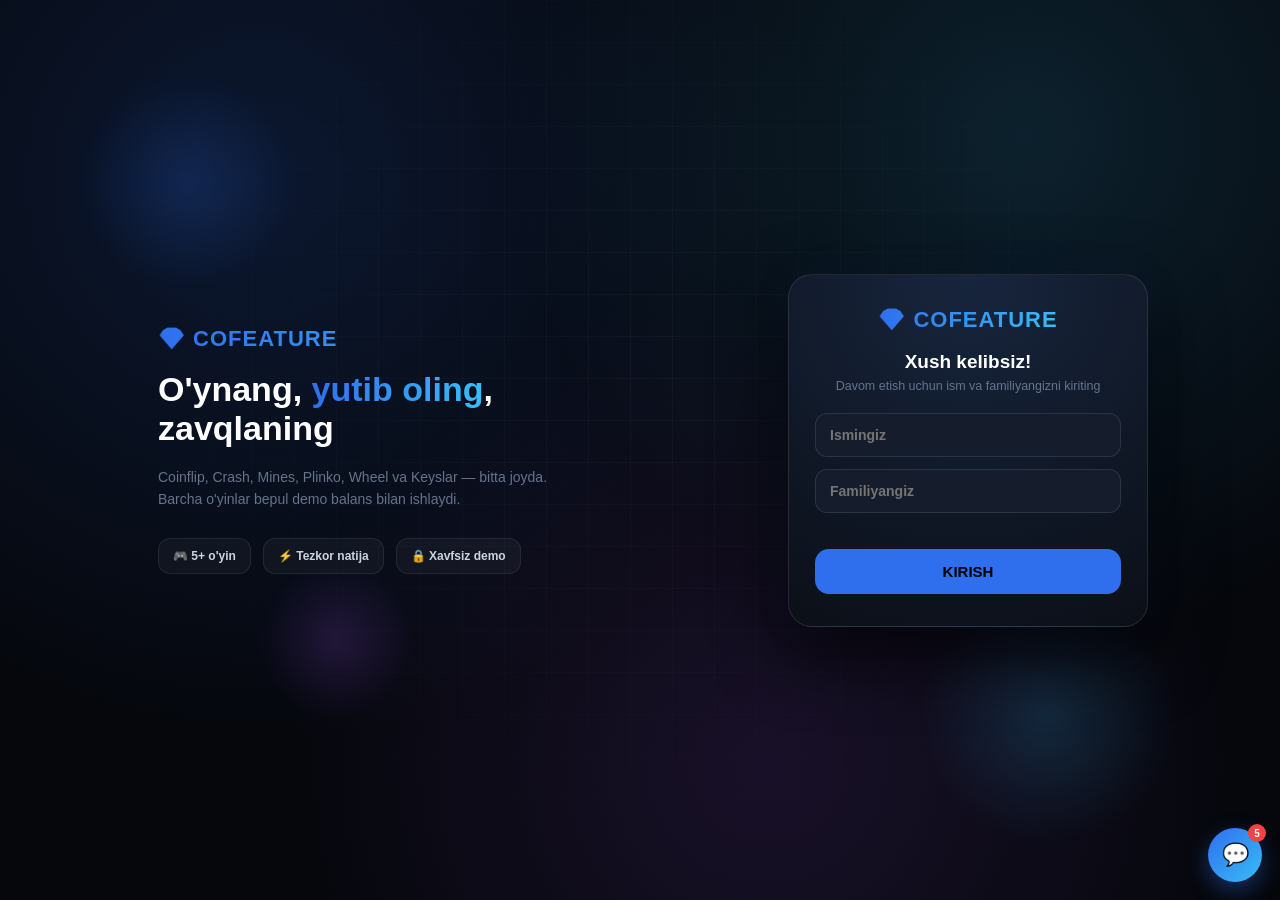
==== commit d9d805ef: "Birinchi yuklash" ====
--- a/cases.html
+++ b/cases.html
@@ -4,6 +4,7 @@
 <meta charset="UTF-8">
 <meta name="viewport" content="width=device-width, initial-scale=1.0">
 <title>COFEATURE - Keyslar</title>
+<link rel="stylesheet" href="https://cdnjs.cloudflare.com/ajax/libs/font-awesome/6.4.0/css/all.min.css">
 <link rel="stylesheet" href="styles.css">
 <script src="balance.js" defer></script>
 <script src="vip.js" defer></script>
@@ -18,16 +19,16 @@
 
   <div class="topbar">
     <div class="topbar-left">
-      <a class="back-btn" href="index.html">⬅ Lobbi</a>
-      <div class="brand">🎁 KEYSLAR</div>
+      <a class="back-btn" href="index.html"><i class="fa-solid fa-arrow-left"></i> Lobbi</a>
+      <div class="brand"><i class="fa-solid fa-gift" style="color: #f59e0b;"></i> KEYSLAR</div>
     </div>
-    <div class="balance-pill">💎 <span class="js-balance">0</span></div>
+    <div class="balance-pill"><i class="fa-solid fa-gem" style="color: #38bdf8;"></i> <span class="js-balance">0</span></div>
   </div>
 
   <div class="game-page-wrap">
     <div class="app-container">
 
-      <div class="game-heading">🎁 SOVG'A KEYSLARI</div>
+      <div class="game-heading"><i class="fa-solid fa-gift" style="color: #f59e0b;"></i> SOVG'A KEYSLARI</div>
       <div class="game-subtitle">Keyni tanlang va oching — ichidan tasodifiy darajadagi sovg'a (gift) chiqadi va inventaringizga tushadi. Uni istalgan vaqtda sotishingiz yoki Apgreyderda tavakkal qilishingiz mumkin.</div>
 
       <div class="cases-grid" id="casesGrid"></div>
@@ -44,8 +45,8 @@
         <div style="font-size:12px; color:var(--text-muted); text-transform:uppercase; letter-spacing:1px;" id="winRarity"></div>
         <div style="font-weight:900; font-size:18px; color:var(--accent-amber);" id="winValue"></div>
         <div style="display:flex; gap:8px; width:100%; margin-top:6px;">
-          <a href="inventory.html" class="primary-btn" style="background:rgba(255,255,255,0.08); color:#fff; flex:1; text-align:center; text-decoration:none;">🎒 Inventarga</a>
-          <button class="primary-btn blue" style="flex:1;" id="sellNowBtn" onclick="sellLastWin()">💰 Darhol sotish</button>
+          <a href="inventory.html" class="primary-btn" style="background:rgba(255,255,255,0.08); color:#fff; flex:1; text-align:center; text-decoration:none;"><i class="fa-solid fa-briefcase"></i> Inventarga</a>
+          <button class="primary-btn blue" style="flex:1;" id="sellNowBtn" onclick="sellLastWin()"><i class="fa-solid fa-coins"></i> Darhol sotish</button>
         </div>
       </div>
 
@@ -63,12 +64,6 @@
   <div class="toast" id="toast"></div>
 
   <script>
-    // Eslatma: SKZ_GIFTS ro'yxati gifts.js faylida e'lon qilingan (defer bilan
-    // yuklanadi). Uni bu yerda darhol o'qimaymiz — faqat funksiyalar ichida
-    // (masalan, skzWeightedGiftPick() orqali) ishlatamiz, aks holda sahifa
-    // hali to'liq yuklanmasdan xatolik chiqib, KEYNI OCHISH tugmasi ishlamay
-    // qoladi.
-
     const SKZ_FREE24_KEY = 'skinoz_free24_last_v1';
     const SKZ_FREE24_CODE = 'tekin24';
     const SKZ_FREE24_COOLDOWN = 24 * 60 * 60 * 1000;
@@ -88,7 +83,7 @@
 
     function showToast(msg, type) {
       const t = document.getElementById('toast');
-      t.innerText = msg;
+      t.innerHTML = msg; // Ikonkalar ishlashi uchun innerHTML ga o'zgartirildi
       t.className = 'toast show ' + (type || '');
       if (window.skzOnToast) window.skzOnToast(type);
       setTimeout(() => t.classList.remove('show'), 2000);
@@ -101,7 +96,7 @@
           ${c.free ? '<div class="badge badge-free" style="position:absolute; top:8px; right:8px;">24H</div>' : ''}
           <div class="case-box ${c.class}"><img src="${c.img || skzGiftSrc('Case.webp')}" alt="${c.name}" style="width:56px; height:56px; object-fit:contain;"></div>
           <div class="case-name">${c.name}</div>
-          <div class="case-price">${c.free ? '🎁 BEPUL' : '💎 ' + skzFmt(c.price)}</div>
+          <div class="case-price">${c.free ? '<i class="fa-solid fa-gift"></i> BEPUL' : '<i class="fa-solid fa-gem" style="color:#38bdf8;"></i> ' + skzFmt(c.price)}</div>
         </div>
       `).join('');
     }
@@ -148,12 +143,12 @@
         const remaining = free24RemainingMs();
         if (remaining <= 0) {
           timer.className = 'free24-timer ready';
-          timer.innerText = "✅ Bepul key tayyor! Promo kodni kiriting va oching.";
+          timer.innerHTML = '<i class="fa-solid fa-check"></i> Bepul key tayyor! Promo kodni kiriting va oching.';
           openBtn.disabled = opening;
           if (free24IntervalId) { clearInterval(free24IntervalId); free24IntervalId = null; }
         } else {
           timer.className = 'free24-timer';
-          timer.innerText = `⏳ Keyingi bepul key: ${skzFmtTime(remaining)}`;
+          timer.innerHTML = `<i class="fa-solid fa-hourglass-half"></i> Keyingi bepul key: ${skzFmtTime(remaining)}`;
           openBtn.disabled = true;
         }
       };
@@ -174,7 +169,7 @@
       const stripLen = 34;
       const items = [];
       for (let i = 0; i < stripLen - 1; i++) items.push(weightedPick());
-      const landingIndex = stripLen - 4; // land a few items before the end for a nice run-up
+      const landingIndex = stripLen - 4; 
       items.splice(landingIndex, 0, finalGift);
 
       items.forEach(g => {
@@ -184,7 +179,7 @@
         card.innerHTML = `
           <div class="gift-icon-wrap rarity-${g.rarity}">${skzGiftImg(g.file, g.name)}</div>
           <div class="gift-name">${g.name}</div>
-          <div class="gift-value">💎 ${skzFmt(val)}</div>
+          <div class="gift-value"><i class="fa-solid fa-gem" style="color:#38bdf8;"></i> ${skzFmt(val)}</div>
         `;
         track.appendChild(card);
       });
@@ -198,17 +193,17 @@
 
       if (selectedCase.free) {
         if (free24RemainingMs() > 0) {
-          showToast("⏳ Bepul key hali tayyor emas!", 'lose');
+          showToast("<i class='fa-solid fa-hourglass-half'></i> Bepul key hali tayyor emas!", 'lose');
           return;
         }
         const codeInput = document.getElementById('free24CodeInput');
         const code = (codeInput.value || '').trim().toLowerCase();
         if (code !== SKZ_FREE24_CODE) {
-          showToast("❌ Noto'g'ri promo kod!", 'lose');
+          showToast("<i class='fa-solid fa-circle-xmark'></i> Noto'g'ri promo kod!", 'lose');
           return;
         }
       } else if (skzGetBalance() < price) {
-        showToast("Balansingizda mablag' yetarli emas!", 'lose');
+        showToast("<i class='fa-solid fa-circle-exclamation'></i> Balansingizda mablag' yetarli emas!", 'lose');
         return;
       }
 
@@ -223,7 +218,7 @@
       reelWrap.style.display = 'block';
       const landingIndex = buildReelStrip(finalGift);
 
-      const cardWidth = 96 + 12; // gift-card width + gap
+      const cardWidth = 96 + 12; 
       const wrapWidth = reelWrap.clientWidth;
       const targetOffset = landingIndex * cardWidth + cardWidth / 2 - wrapWidth / 2;
 
@@ -253,15 +248,15 @@
         document.getElementById('winIconWrap').innerHTML = skzGiftImg(finalGift.file, finalGift.name, 'gift-drop-anim');
         const shadowEl = document.getElementById('winShadow');
         shadowEl.style.animation = 'none';
-        void shadowEl.offsetWidth; // reflow so the animation replays every open
+        void shadowEl.offsetWidth; 
         shadowEl.style.animation = '';
         document.getElementById('winName').innerText = finalGift.name;
         document.getElementById('winRarity').innerText = SKZ_RARITY_LABEL[finalGift.rarity];
-        document.getElementById('winValue').innerText = `${skzFmt(winAmount)} 💎`;
+        document.getElementById('winValue').innerHTML = `${skzFmt(winAmount)} <i class="fa-solid fa-gem" style="color:#38bdf8;"></i>`;
         document.getElementById('winReveal').classList.add('show');
 
         const isProfit = selectedCase.free ? true : winAmount >= price;
-        showToast(isProfit ? `🎉 ${finalGift.name} inventarga qo'shildi!` : `${finalGift.name} inventarga qo'shildi`, isProfit ? 'win' : 'lose');
+        showToast(isProfit ? `<i class="fa-solid fa-gift"></i> ${finalGift.name} inventarga qo'shildi!` : `${finalGift.name} inventarga qo'shildi`, isProfit ? 'win' : 'lose');
 
         const hist = document.getElementById('history');
         const div = document.createElement('div');
@@ -280,7 +275,7 @@
       if (!lastWonItemId) return;
       const amount = skzSellItem(lastWonItemId);
       if (amount > 0) {
-        showToast(`💰 Sotildi! +${skzFmt(amount)} 💎`, 'win');
+        showToast(`<i class="fa-solid fa-coins"></i> Sotildi! +${skzFmt(amount)} <i class="fa-solid fa-gem" style="color:#38bdf8;"></i>`, 'win');
         document.getElementById('winReveal').classList.remove('show');
         lastWonItemId = null;
       }
@@ -289,4 +284,4 @@
     window.onload = () => { buildCasesGrid(); refreshFree24UI(); };
   </script>
 </body>
-</html>
+</html>
